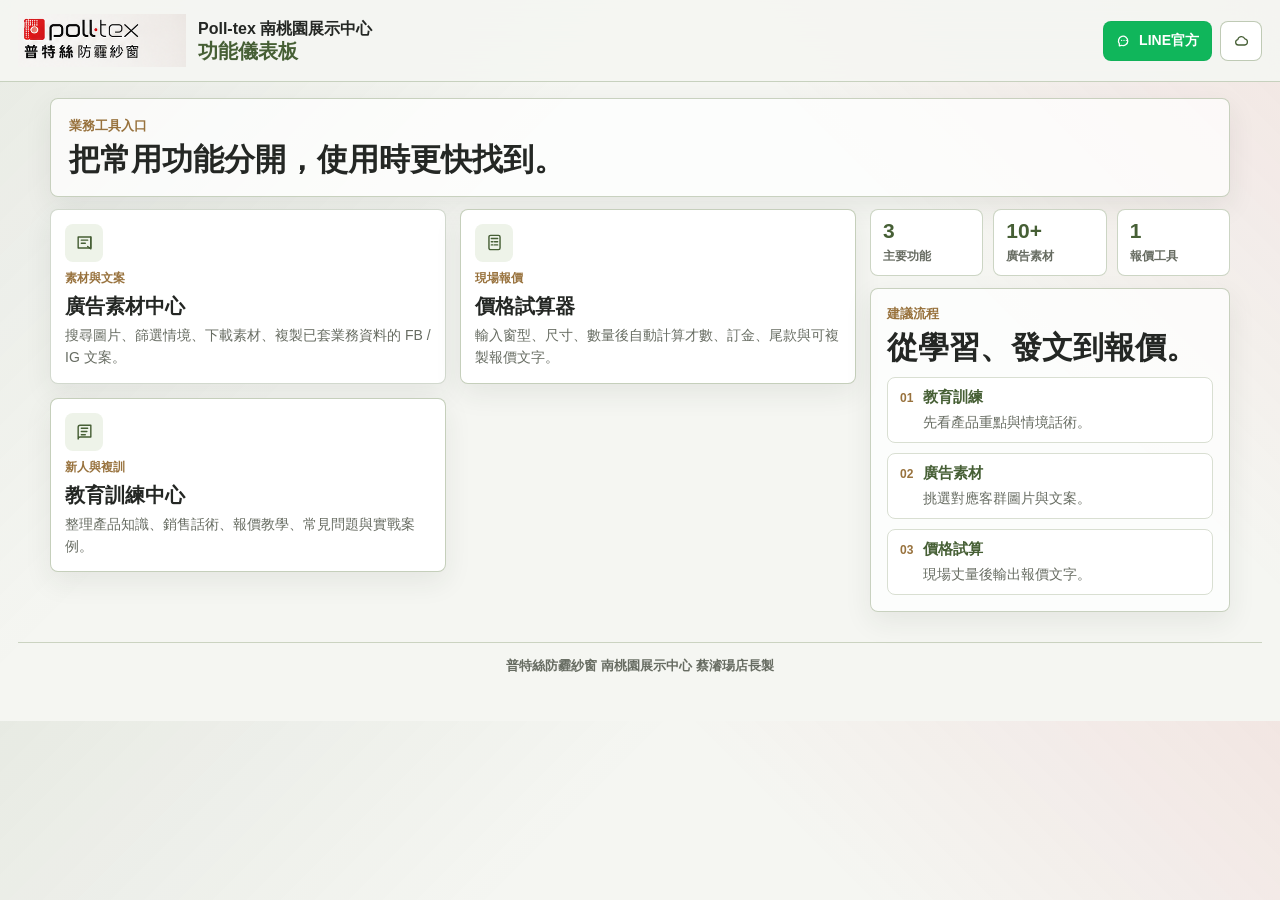
==== index.html @ 0592de71 "Fix dashboard mobile action buttons" ====
<!doctype html>
<html lang="zh-Hant">
  <head>
    <meta charset="utf-8" />
    <meta name="viewport" content="width=device-width, initial-scale=1" />
    <title>Poll-tex 南桃園展示中心功能儀表板</title>
    <link rel="stylesheet" href="styles.css?v=21" />
  </head>
  <body class="dashboard-page">
    <header class="topbar topbar--simple">
      <div class="topbar__inner dashboard-topbar">
        <a class="brand-block brand-block--link" href="index.html" aria-label="Poll-tex 南桃園展示中心功能儀表板">
          <img class="brand-logo" src="assets/polltex-logo.png" alt="Poll-tex 普特絲防霾紗窗" />
          <div>
            <p class="brand-title">Poll-tex 南桃園展示中心</p>
            <h1>功能儀表板</h1>
          </div>
        </a>

        <nav class="quick-links dashboard-nav" aria-label="外部連結">
          <a class="quick-link quick-link--line" href="https://lin.ee/WaqjlRa" target="_blank" rel="noopener noreferrer">
            <svg viewBox="0 0 24 24" aria-hidden="true">
              <path d="M5 19.2V16a7 7 0 1 1 3.1 2.4L5 19.2Z" />
              <path d="M8.5 11.2h.01M12 11.2h.01M15.5 11.2h.01" />
            </svg>
            LINE官方
          </a>
          <a class="quick-link quick-link--icon" href="https://drive.google.com/drive/folders/1jVhw9jCTyAgVBqt5EEuxBNboC5yIZ0II?usp=drive_link" target="_blank" rel="noopener noreferrer" aria-label="開啟雲端素材資料夾" title="雲端素材">
            <svg viewBox="0 0 24 24" aria-hidden="true">
              <path d="M17.5 18H8a4 4 0 0 1-.8-7.92A5.5 5.5 0 0 1 17.7 8.7 4.7 4.7 0 0 1 17.5 18Z" />
            </svg>
          </a>
        </nav>
      </div>
    </header>

    <main class="dashboard-shell">
      <section class="dashboard-hero dashboard-hero--compact" aria-labelledby="dashboardTitle">
        <div>
          <p class="eyebrow">業務工具入口</p>
          <h2 id="dashboardTitle">把常用功能分開，使用時更快找到。</h2>
        </div>
      </section>

      <div class="dashboard-layout">
        <section class="module-grid" aria-label="功能模組">
          <a class="module-card module-card--primary" href="ads.html">
            <span class="module-icon" aria-hidden="true">
              <svg viewBox="0 0 24 24">
                <path d="M4 5h16v14H4z" />
                <path d="M8 9h8M8 13h5M16 17l4 3V5" />
              </svg>
            </span>
            <span class="module-kicker">素材與文案</span>
            <strong>廣告素材中心</strong>
            <span>搜尋圖片、篩選情境、下載素材、複製已套業務資料的 FB / IG 文案。</span>
          </a>

          <a class="module-card" href="quote.html">
            <span class="module-icon" aria-hidden="true">
              <svg viewBox="0 0 24 24">
                <path d="M7 3h10a2 2 0 0 1 2 2v14a2 2 0 0 1-2 2H7a2 2 0 0 1-2-2V5a2 2 0 0 1 2-2Z" />
                <path d="M8 7h8M8 11h2M12 11h4M8 15h2M12 15h4" />
              </svg>
            </span>
            <span class="module-kicker">現場報價</span>
            <strong>價格試算器</strong>
            <span>輸入窗型、尺寸、數量後自動計算才數、訂金、尾款與可複製報價文字。</span>
          </a>

          <a class="module-card" href="training.html">
            <span class="module-icon" aria-hidden="true">
              <svg viewBox="0 0 24 24">
                <path d="M4 6.5A2.5 2.5 0 0 1 6.5 4H20v15H6.5A2.5 2.5 0 0 0 4 21.5v-15Z" />
                <path d="M8 8h8M8 12h7M8 16h5" />
              </svg>
            </span>
            <span class="module-kicker">新人與複訓</span>
            <strong>教育訓練中心</strong>
            <span>整理產品知識、銷售話術、報價教學、常見問題與實戰案例。</span>
          </a>
        </section>

        <aside class="dashboard-side" aria-label="儀表板摘要">
          <div class="dashboard-stats" aria-label="目前工具狀態">
            <div>
              <strong>3</strong>
              <span>主要功能</span>
            </div>
            <div>
              <strong>10+</strong>
              <span>廣告素材</span>
            </div>
            <div>
              <strong>1</strong>
              <span>報價工具</span>
            </div>
          </div>

          <section class="workflow-panel" aria-label="建議使用流程">
            <div>
              <p class="eyebrow">建議流程</p>
              <h2>從學習、發文到報價。</h2>
            </div>
            <ol class="workflow-list">
              <li><span>01</span><strong>教育訓練</strong><em>先看產品重點與情境話術。</em></li>
              <li><span>02</span><strong>廣告素材</strong><em>挑選對應客群圖片與文案。</em></li>
              <li><span>03</span><strong>價格試算</strong><em>現場丈量後輸出報價文字。</em></li>
            </ol>
          </section>
        </aside>
      </div>
    </main>

    <footer class="site-footer">
      <p>普特絲防霾紗窗 南桃園展示中心 蔡濬瑒店長製</p>
    </footer>
  </body>
</html>
---- styles.css ----
:root {
  color-scheme: light;
  --bg: #f5f6f2;
  --panel: #ffffff;
  --ink: #242724;
  --muted: #676c62;
  --line: #d9dfd2;
  --line-strong: #b9c5ad;
  --green: #465f35;
  --green-soft: #eef3e9;
  --red: #c8242b;
  --red-dark: #a91d23;
  --gold: #98723d;
  --shadow: 0 10px 28px rgba(40, 48, 35, 0.08);
  --radius: 8px;
}

* {
  box-sizing: border-box;
}

* {
  min-width: 0;
}

html {
  scroll-behavior: smooth;
}

body {
  margin: 0;
  min-width: 320px;
  background:
    linear-gradient(135deg, rgba(70, 95, 53, 0.08), transparent 34%),
    linear-gradient(225deg, rgba(200, 36, 43, 0.08), transparent 30%),
    var(--bg);
  color: var(--ink);
  font-family: "Noto Sans TC", "PingFang TC", "Microsoft JhengHei", Arial, sans-serif;
  letter-spacing: 0;
}

h1,
h2,
h3,
h4,
p,
span,
strong,
em,
a,
button,
label,
summary,
li {
  overflow-wrap: anywhere;
}

button,
input,
textarea {
  font: inherit;
}

button,
a {
  -webkit-tap-highlight-color: transparent;
}

.topbar {
  position: sticky;
  top: 0;
  z-index: 5;
  border-bottom: 1px solid rgba(185, 197, 173, 0.75);
  background: rgba(245, 246, 242, 0.92);
  backdrop-filter: blur(18px);
}

.topbar__inner,
.page-shell,
.site-footer {
  width: min(1680px, calc(100% - 36px));
  margin: 0 auto;
}

.topbar__inner {
  display: grid;
  grid-template-columns: minmax(430px, 1fr) auto minmax(520px, 1.35fr);
  gap: 16px;
  align-items: center;
  padding: 14px 0;
}

.brand-block {
  display: grid;
  grid-template-columns: 168px minmax(0, 1fr);
  gap: 12px;
  align-items: center;
  min-width: 0;
}

.brand-block--link {
  color: inherit;
  text-decoration: none;
}

.brand-logo {
  display: block;
  width: 168px;
  height: auto;
}

.brand-title {
  margin: 0 0 3px;
  color: var(--ink);
  font-size: clamp(16px, 1.25vw, 21px);
  font-weight: 800;
  line-height: 1.2;
}

h1 {
  margin: 0;
  color: var(--green);
  font-size: clamp(20px, 1.55vw, 28px);
  line-height: 1.08;
  font-weight: 900;
}

.quick-links {
  display: flex;
  flex-wrap: wrap;
  gap: 8px;
  justify-content: center;
}

.quick-link {
  display: inline-flex;
  align-items: center;
  justify-content: center;
  gap: 7px;
  min-height: 40px;
  padding: 9px 12px;
  border: 1px solid rgba(185, 197, 173, 0.9);
  border-radius: var(--radius);
  background: #fff;
  color: var(--green);
  font-size: 14px;
  font-weight: 900;
  text-decoration: none;
  max-width: 100%;
  white-space: normal;
  text-align: center;
  line-height: 1.22;
  transition: transform 160ms ease, border-color 160ms ease, background 160ms ease, color 160ms ease;
}

.quick-link:hover {
  border-color: var(--line-strong);
  background: var(--green-soft);
}

.quick-link:active {
  transform: translateY(1px) scale(0.99);
}

.quick-link--line {
  border-color: rgba(20, 160, 85, 0.22);
  background: #10b65b;
  color: #fff;
}

.quick-link--line:hover {
  border-color: rgba(20, 160, 85, 0.36);
  background: #0f9f50;
}

.quick-link--icon {
  width: 42px;
  min-width: 42px;
  padding: 9px;
}

.quick-link svg {
  flex: 0 0 auto;
  width: 16px;
  height: 16px;
  fill: none;
  stroke: currentColor;
  stroke-width: 1.9;
  stroke-linecap: round;
  stroke-linejoin: round;
}

.agent-form {
  display: grid;
  grid-template-columns: repeat(3, minmax(0, 1fr));
  gap: 12px;
}

.field {
  display: grid;
  gap: 7px;
}

.field span,
.canva-label {
  color: var(--green);
  font-size: 13px;
  font-weight: 800;
}

input,
textarea {
  width: 100%;
  border: 1px solid var(--line);
  border-radius: var(--radius);
  background: rgba(255, 255, 255, 0.88);
  color: var(--ink);
  outline: none;
  transition: border-color 180ms ease, box-shadow 180ms ease, background 180ms ease;
}

input {
  min-height: 46px;
  padding: 11px 13px;
}

input:focus,
textarea:focus {
  border-color: var(--green);
  box-shadow: 0 0 0 4px rgba(70, 95, 53, 0.14);
  background: #fff;
}

.page-shell {
  padding: 16px 0 24px;
}

.topbar--simple .topbar__inner {
  grid-template-columns: minmax(360px, 1fr) auto;
}

.dashboard-shell {
  width: min(1180px, calc(100% - 36px));
  margin: 0 auto;
  padding: 16px 0 30px;
}

.dashboard-hero,
.workflow-panel,
.training-hero {
  border: 1px solid rgba(185, 197, 173, 0.78);
  border-radius: var(--radius);
  background: rgba(255, 255, 255, 0.72);
  box-shadow: var(--shadow);
}

.dashboard-hero {
  display: grid;
  grid-template-columns: minmax(0, 1fr) auto;
  gap: 18px;
  align-items: end;
  padding: 18px;
}

.dashboard-hero--compact {
  grid-template-columns: 1fr;
}

.eyebrow {
  margin: 0 0 8px;
  color: var(--gold);
  font-size: 13px;
  font-weight: 900;
}

.dashboard-hero h2,
.workflow-panel h2,
.training-hero h2 {
  margin: 0;
  color: var(--ink);
  font-size: clamp(22px, 2.4vw, 34px);
  line-height: 1.12;
  font-weight: 950;
}

.dashboard-stats {
  display: grid;
  grid-template-columns: repeat(3, minmax(0, 1fr));
  gap: 10px;
}

.dashboard-stats div {
  padding: 10px 12px;
  border: 1px solid rgba(185, 197, 173, 0.72);
  border-radius: var(--radius);
  background: #fff;
}

.dashboard-stats strong {
  display: block;
  color: var(--green);
  font-size: 21px;
  line-height: 1;
}

.dashboard-stats span {
  display: block;
  margin-top: 7px;
  color: var(--muted);
  font-size: 12px;
  font-weight: 800;
}

.module-grid,
.training-grid {
  display: grid;
  grid-template-columns: repeat(3, minmax(0, 1fr));
  gap: 14px;
  margin-top: 12px;
}

.dashboard-layout {
  display: grid;
  grid-template-columns: minmax(0, 1fr) 360px;
  gap: 14px;
  align-items: start;
  margin-top: 12px;
}

.dashboard-layout .module-grid {
  grid-template-columns: repeat(2, minmax(0, 1fr));
  margin-top: 0;
}

.dashboard-side {
  display: grid;
  gap: 12px;
}

.module-card,
.training-card {
  min-width: 0;
  border: 1px solid rgba(185, 197, 173, 0.82);
  border-radius: var(--radius);
  background: var(--panel);
  box-shadow: var(--shadow);
}

.module-card {
  display: grid;
  gap: 8px;
  min-height: 170px;
  padding: 14px;
  color: inherit;
  text-decoration: none;
  overflow: hidden;
  transition: transform 160ms ease, border-color 160ms ease, background 160ms ease;
}

.module-card:hover {
  border-color: var(--line-strong);
  background: #fbfcf8;
  transform: translateY(-2px);
}

.module-card--primary {
  border-color: rgba(70, 95, 53, 0.24);
}

.module-icon {
  display: inline-grid;
  place-items: center;
  width: 38px;
  height: 38px;
  border-radius: var(--radius);
  background: var(--green-soft);
  color: var(--green);
}

.module-icon svg {
  width: 19px;
  height: 19px;
  fill: none;
  stroke: currentColor;
  stroke-width: 1.8;
  stroke-linecap: round;
  stroke-linejoin: round;
}

.module-kicker {
  color: var(--gold);
  font-size: 12px;
  font-weight: 900;
}

.module-card strong {
  color: var(--ink);
  font-size: 20px;
  line-height: 1.12;
  word-break: keep-all;
}

.module-card > span:last-child {
  color: var(--muted);
  font-size: 14px;
  line-height: 1.55;
}

.workflow-panel {
  display: grid;
  grid-template-columns: 1fr;
  gap: 12px;
  align-items: start;
  margin-top: 0;
  padding: 16px;
}

.workflow-list {
  display: grid;
  gap: 10px;
  margin: 0;
  padding: 0;
  list-style: none;
}

.workflow-list li {
  display: grid;
  grid-template-columns: auto minmax(0, 1fr);
  gap: 7px 10px;
  align-items: center;
  padding: 10px 12px;
  border: 1px solid var(--line);
  border-radius: var(--radius);
  background: #fff;
  overflow: hidden;
}

.workflow-list span {
  color: var(--gold);
  font-size: 12px;
  font-weight: 900;
}

.workflow-list strong {
  color: var(--green);
  font-size: 15px;
}

.workflow-list em {
  color: var(--muted);
  font-size: 14px;
  font-style: normal;
  grid-column: 2;
}

.training-hero {
  padding: 24px;
}

.training-hero h2 {
  font-size: clamp(24px, 2.4vw, 34px);
}

.training-grid {
  grid-template-columns: repeat(5, minmax(0, 1fr));
}

.training-card {
  display: grid;
  gap: 8px;
  padding: 16px;
}

.training-card span {
  color: var(--gold);
  font-size: 12px;
  font-weight: 900;
}

.training-card h3 {
  margin: 0;
  color: var(--green);
  font-size: 20px;
  line-height: 1.2;
}

.training-card p {
  margin: 0;
  color: var(--muted);
  font-size: 14px;
  line-height: 1.62;
}

.training-jump {
  position: sticky;
  top: 76px;
  z-index: 3;
  display: flex;
  flex-wrap: wrap;
  gap: 8px;
  margin-top: 14px;
  padding: 10px;
  border: 1px solid rgba(185, 197, 173, 0.78);
  border-radius: var(--radius);
  background: rgba(245, 246, 242, 0.92);
  backdrop-filter: blur(16px);
}

.training-jump a {
  display: inline-flex;
  align-items: center;
  min-height: 34px;
  padding: 7px 10px;
  border: 1px solid var(--line);
  border-radius: var(--radius);
  background: #fff;
  color: var(--green);
  font-size: 13px;
  font-weight: 900;
  text-decoration: none;
  line-height: 1.2;
  text-align: center;
}

.training-jump a:hover {
  border-color: var(--line-strong);
  background: var(--green-soft);
}

.training-manual {
  display: grid;
  gap: 16px;
  margin-top: 16px;
}

.training-section {
  scroll-margin-top: 148px;
  padding: 18px;
  border: 1px solid rgba(185, 197, 173, 0.82);
  border-radius: var(--radius);
  background: var(--panel);
  box-shadow: var(--shadow);
}

.training-section__head {
  display: grid;
  grid-template-columns: auto minmax(0, 1fr);
  gap: 14px;
  align-items: start;
  padding-bottom: 14px;
  border-bottom: 1px solid var(--line);
}

.training-section__head > span {
  display: inline-grid;
  place-items: center;
  width: 42px;
  height: 42px;
  border-radius: var(--radius);
  background: var(--green);
  color: #fff;
  font-size: 13px;
  font-weight: 950;
}

.training-section__head h3 {
  margin: 0;
  color: var(--ink);
  font-size: clamp(20px, 1.7vw, 26px);
  line-height: 1.15;
}

.training-section__head p {
  margin: 6px 0 0;
  color: var(--muted);
  font-size: 15px;
  line-height: 1.55;
}

.training-content-grid {
  display: grid;
  grid-template-columns: repeat(2, minmax(0, 1fr));
  gap: 12px;
  margin-top: 14px;
}

.training-block,
.script-list > div,
.case-card,
.faq-list details {
  border: 1px solid var(--line);
  border-radius: var(--radius);
  background: #fbfcf8;
}

.training-block {
  padding: 14px;
}

.training-block h4,
.script-list h4,
.case-card h4 {
  margin: 0 0 8px;
  color: var(--green);
  font-size: 16px;
  line-height: 1.25;
}

.training-block ul,
.training-block ol {
  display: grid;
  gap: 8px;
  margin: 0;
  padding-left: 20px;
  color: var(--ink);
  font-size: 14px;
  line-height: 1.62;
}

.script-list,
.case-grid {
  display: grid;
  grid-template-columns: repeat(2, minmax(0, 1fr));
  gap: 12px;
  margin-top: 14px;
}

.script-list > div,
.case-card {
  padding: 14px;
}

.script-list p,
.case-card p,
.faq-list p {
  margin: 0;
  color: var(--muted);
  font-size: 14px;
  line-height: 1.7;
}

.case-card {
  display: grid;
  gap: 8px;
}

.case-card p strong {
  color: var(--ink);
}

.faq-list {
  display: grid;
  gap: 9px;
  margin-top: 14px;
}

.faq-list details {
  padding: 0;
}

.faq-list summary {
  cursor: pointer;
  padding: 13px 14px;
  color: var(--green);
  font-size: 15px;
  font-weight: 950;
}

.faq-list p {
  padding: 0 14px 14px;
}

.price-note-panel {
  display: grid;
  gap: 12px;
  margin-top: 14px;
  padding: 14px;
  border: 1px solid rgba(152, 114, 61, 0.32);
  border-radius: var(--radius);
  background: rgba(152, 114, 61, 0.08);
}

.price-note-panel__intro h4 {
  margin: 0 0 6px;
  color: var(--gold);
  font-size: 16px;
}

.price-note-panel__intro p {
  margin: 0;
  color: var(--muted);
  font-size: 14px;
  line-height: 1.62;
}

.price-note-grid,
.training-gallery {
  display: grid;
  grid-template-columns: repeat(2, minmax(0, 1fr));
  gap: 10px;
}

.price-note-card {
  padding: 12px;
  border: 1px solid rgba(152, 114, 61, 0.24);
  border-radius: var(--radius);
  background: #fff;
}

.price-note-card strong {
  display: block;
  margin-bottom: 6px;
  color: var(--ink);
  font-size: 15px;
}

.price-note-card p {
  margin: 0;
  color: var(--muted);
  font-size: 14px;
  line-height: 1.62;
}

.training-gallery {
  grid-template-columns: repeat(3, minmax(0, 1fr));
  margin-top: 14px;
}

.training-thumb {
  display: grid;
  gap: 8px;
  padding: 8px;
  border: 1px solid var(--line);
  border-radius: var(--radius);
  background: #fff;
  color: var(--green);
  cursor: zoom-in;
  font-weight: 900;
  line-height: 1.25;
  text-align: center;
}

.training-thumb img {
  display: block;
  width: 100%;
  aspect-ratio: 4 / 3;
  object-fit: cover;
  object-position: top center;
  border-radius: 6px;
  background: #f1f2ed;
}

.training-thumb:hover {
  border-color: var(--line-strong);
  background: var(--green-soft);
}

.training-lightbox {
  position: fixed;
  inset: 0;
  z-index: 40;
  display: grid;
  grid-template-rows: auto minmax(0, 1fr);
  gap: 12px;
  padding: 18px;
  background: rgba(30, 35, 27, 0.88);
  backdrop-filter: blur(14px);
}

.training-lightbox[hidden] {
  display: none;
}

.training-lightbox__close {
  justify-self: end;
  display: inline-grid;
  place-items: center;
  width: 42px;
  height: 42px;
  border: 1px solid rgba(255, 255, 255, 0.24);
  border-radius: var(--radius);
  background: rgba(255, 255, 255, 0.12);
  color: #fff;
  cursor: pointer;
}

.training-lightbox__close svg {
  width: 20px;
  height: 20px;
  fill: none;
  stroke: currentColor;
  stroke-width: 1.8;
  stroke-linecap: round;
}

.training-lightbox figure {
  display: grid;
  grid-template-rows: minmax(0, 1fr) auto;
  gap: 10px;
  min-height: 0;
  margin: 0;
}

.training-lightbox img {
  display: block;
  width: auto;
  height: auto;
  max-width: min(100%, 1280px);
  max-height: calc(100dvh - 118px);
  justify-self: center;
  align-self: center;
  object-fit: contain;
  border-radius: var(--radius);
  background: #fff;
  box-shadow: 0 24px 80px rgba(7, 10, 6, 0.4);
}

.training-lightbox figcaption {
  color: rgba(255, 255, 255, 0.88);
  font-size: 15px;
  font-weight: 900;
  text-align: center;
}

.status-strip {
  display: flex;
  justify-content: space-between;
  align-items: center;
  gap: 18px;
  margin-bottom: 14px;
  padding: 12px 14px;
  border: 1px solid rgba(185, 197, 173, 0.78);
  border-radius: var(--radius);
  background: rgba(255, 255, 255, 0.72);
}

.status-strip div {
  display: flex;
  gap: 10px;
  align-items: baseline;
  flex-wrap: wrap;
}

.status-strip strong {
  color: var(--ink);
  font-size: 15px;
}

.status-strip span {
  color: var(--muted);
  font-size: 14px;
}

.asset-tools {
  display: grid;
  grid-template-columns: minmax(260px, 0.6fr) minmax(420px, 1fr);
  gap: 12px;
  align-items: end;
  margin-bottom: 14px;
  padding: 12px;
  border: 1px solid rgba(185, 197, 173, 0.78);
  border-radius: var(--radius);
  background: rgba(255, 255, 255, 0.72);
}

.search-box {
  display: grid;
  gap: 7px;
}

.search-box span {
  color: var(--green);
  font-size: 13px;
  font-weight: 800;
}

.filter-panel {
  display: flex;
  justify-content: space-between;
  align-items: end;
  gap: 12px;
}

.filter-tabs {
  display: flex;
  flex-wrap: wrap;
  gap: 7px;
}

.filter-tab {
  min-height: 36px;
  padding: 7px 11px;
  border: 1px solid var(--line);
  border-radius: var(--radius);
  background: #fff;
  color: var(--green);
  cursor: pointer;
  font-size: 13px;
  font-weight: 900;
  line-height: 1.2;
  text-align: center;
  transition: transform 160ms ease, border-color 160ms ease, background 160ms ease, color 160ms ease;
}

.filter-tab:hover {
  border-color: var(--line-strong);
  background: var(--green-soft);
}

.filter-tab:active {
  transform: translateY(1px) scale(0.99);
}

.filter-tab.is-active {
  border-color: rgba(70, 95, 53, 0.2);
  background: var(--green);
  color: #fff;
}

.asset-count {
  margin: 0 0 8px;
  color: var(--muted);
  font-size: 13px;
  font-weight: 800;
  white-space: nowrap;
}

.ad-grid {
  display: grid;
  grid-template-columns: repeat(auto-fill, minmax(320px, 1fr));
  gap: 14px;
  align-items: start;
}

.ad-card {
  min-width: 0;
  overflow: hidden;
  border: 1px solid rgba(185, 197, 173, 0.8);
  border-radius: var(--radius);
  background: var(--panel);
  box-shadow: var(--shadow);
}

.ad-card__media {
  display: grid;
  place-items: center;
  height: clamp(205px, 16vw, 250px);
  overflow: hidden;
  background:
    linear-gradient(45deg, rgba(185, 197, 173, 0.25) 25%, transparent 25%),
    linear-gradient(-45deg, rgba(185, 197, 173, 0.25) 25%, transparent 25%),
    linear-gradient(45deg, transparent 75%, rgba(185, 197, 173, 0.25) 75%),
    linear-gradient(-45deg, transparent 75%, rgba(185, 197, 173, 0.25) 75%),
    #f1f2ed;
  background-position: 0 0, 0 8px, 8px -8px, -8px 0;
  background-size: 16px 16px;
  border-bottom: 1px solid var(--line);
}

.media-button {
  display: grid;
  place-items: center;
  width: 100%;
  height: 100%;
  padding: 10px;
  border: 0;
  background: transparent;
  cursor: zoom-in;
}

.media-button:focus-visible {
  outline: 3px solid rgba(70, 95, 53, 0.26);
  outline-offset: -4px;
}

.media-button img {
  display: block;
  width: auto;
  height: auto;
  max-width: 100%;
  max-height: 100%;
  object-fit: contain;
  object-position: top center;
  background: #fff;
  box-shadow: 0 6px 18px rgba(40, 48, 35, 0.1);
  transition: transform 180ms ease;
}

.media-button:hover img {
  transform: scale(0.985);
}

.ad-card__body {
  display: grid;
  gap: 10px;
  padding: 12px;
}

.ad-card__head {
  display: flex;
  justify-content: space-between;
  gap: 10px;
  align-items: start;
}

.ad-card h2 {
  margin: 0 0 4px;
  color: var(--ink);
  font-size: 18px;
  line-height: 1.25;
  font-weight: 900;
}

.ad-card__subtitle {
  margin: 0;
  color: var(--muted);
  font-size: 12px;
  line-height: 1.45;
}

.format-pill {
  flex: 0 0 auto;
  padding: 5px 8px;
  border: 1px solid rgba(152, 114, 61, 0.32);
  border-radius: 999px;
  background: rgba(152, 114, 61, 0.09);
  color: var(--gold);
  font-size: 11px;
  font-weight: 800;
  white-space: nowrap;
}

.action-row {
  display: flex;
  flex-wrap: wrap;
  gap: 8px;
}

.icon-button,
.soft-button {
  display: inline-flex;
  align-items: center;
  justify-content: center;
  gap: 7px;
  min-height: 36px;
  padding: 8px 10px;
  border: 1px solid transparent;
  border-radius: var(--radius);
  cursor: pointer;
  text-decoration: none;
  max-width: 100%;
  line-height: 1.22;
  text-align: center;
  transition: transform 160ms ease, border-color 160ms ease, background 160ms ease, color 160ms ease;
}

.icon-button:active,
.soft-button:active {
  transform: translateY(1px) scale(0.99);
}

.icon-button svg,
.soft-button svg {
  width: 16px;
  height: 16px;
  fill: none;
  stroke: currentColor;
  stroke-width: 1.8;
  stroke-linecap: round;
  stroke-linejoin: round;
}

.icon-button--primary {
  background: var(--red);
  color: #fff;
}

.icon-button--primary:hover {
  background: var(--red-dark);
}

.icon-button.is-done {
  background: var(--green);
  color: #fff;
}

.icon-button--ghost,
.soft-button {
  border-color: var(--line);
  background: #fff;
  color: var(--green);
}

.icon-button--ghost:hover,
.soft-button:hover {
  border-color: var(--line-strong);
  background: var(--green-soft);
}

.canva-area {
  display: grid;
  gap: 6px;
  padding-top: 2px;
}

.canva-tools {
  display: grid;
  grid-template-columns: minmax(0, 1fr) auto;
  gap: 8px;
}

.copy-area {
  display: grid;
  gap: 8px;
}

.copy-area__top {
  display: flex;
  justify-content: space-between;
  gap: 8px;
  align-items: center;
}

.copy-area__top span {
  color: var(--green);
  font-size: 13px;
  font-weight: 800;
}

textarea {
  min-height: 190px;
  max-height: 240px;
  padding: 11px;
  resize: vertical;
  border-color: rgba(185, 197, 173, 0.82);
  background: #fbfcf8;
  color: #2d302c;
  font-size: 13px;
  line-height: 1.58;
}

.empty-state {
  display: grid;
  place-items: center;
  gap: 6px;
  min-height: 180px;
  margin-top: 14px;
  padding: 22px;
  border: 1px dashed rgba(185, 197, 173, 0.95);
  border-radius: var(--radius);
  background: rgba(255, 255, 255, 0.62);
  text-align: center;
}

.empty-state[hidden] {
  display: none;
}

.empty-state strong {
  color: var(--ink);
  font-size: 18px;
}

.empty-state span {
  color: var(--muted);
  font-size: 14px;
}

.toast {
  position: fixed;
  right: 20px;
  bottom: 20px;
  min-width: min(320px, calc(100% - 40px));
  padding: 13px 15px;
  border: 1px solid rgba(185, 197, 173, 0.8);
  border-radius: var(--radius);
  background: #263021;
  color: #fff;
  box-shadow: 0 14px 34px rgba(20, 25, 18, 0.24);
  opacity: 0;
  pointer-events: none;
  transform: translateY(10px);
  transition: opacity 180ms ease, transform 180ms ease;
}

.toast.is-visible {
  opacity: 1;
  transform: translateY(0);
}

.back-top {
  position: fixed;
  right: 18px;
  bottom: 82px;
  z-index: 20;
  display: inline-grid;
  place-items: center;
  width: 44px;
  height: 44px;
  border: 1px solid rgba(185, 197, 173, 0.8);
  border-radius: var(--radius);
  background: rgba(255, 255, 255, 0.92);
  color: var(--green);
  box-shadow: 0 12px 28px rgba(40, 48, 35, 0.16);
  cursor: pointer;
  transition: transform 160ms ease, opacity 160ms ease, background 160ms ease;
}

.back-top[hidden] {
  display: none;
}

.back-top:hover {
  background: var(--green-soft);
}

.back-top:active {
  transform: translateY(1px) scale(0.98);
}

.back-top svg {
  width: 19px;
  height: 19px;
  fill: none;
  stroke: currentColor;
  stroke-width: 1.9;
  stroke-linecap: round;
  stroke-linejoin: round;
}

.image-lightbox {
  position: fixed;
  inset: 0;
  z-index: 30;
  display: grid;
  grid-template-rows: auto 1fr auto;
  gap: 12px;
  padding: 18px;
  background: rgba(30, 35, 27, 0.88);
  backdrop-filter: blur(14px);
}

.image-lightbox[hidden] {
  display: none;
}

.image-lightbox__close {
  justify-self: end;
  display: inline-grid;
  place-items: center;
  width: 42px;
  height: 42px;
  border: 1px solid rgba(255, 255, 255, 0.24);
  border-radius: var(--radius);
  background: rgba(255, 255, 255, 0.12);
  color: #fff;
  cursor: pointer;
  transition: transform 160ms ease, background 160ms ease;
}

.image-lightbox__close:active {
  transform: translateY(1px) scale(0.98);
}

.image-lightbox__close:hover {
  background: rgba(255, 255, 255, 0.18);
}

.image-lightbox__close svg {
  width: 20px;
  height: 20px;
  fill: none;
  stroke: currentColor;
  stroke-width: 1.8;
  stroke-linecap: round;
}

.image-lightbox__stage {
  min-height: 0;
  display: grid;
  place-items: center;
}

.image-lightbox__stage img {
  display: block;
  width: auto;
  height: auto;
  max-width: min(100%, 1180px);
  max-height: calc(100dvh - 126px);
  object-fit: contain;
  border-radius: var(--radius);
  background: #fff;
  box-shadow: 0 24px 80px rgba(7, 10, 6, 0.4);
}

.image-lightbox__caption {
  margin: 0;
  color: rgba(255, 255, 255, 0.86);
  text-align: center;
  font-size: 15px;
  font-weight: 800;
}

body.lightbox-open {
  overflow: hidden;
}

.site-footer {
  padding: 0 0 32px;
}

.site-footer p {
  margin: 0;
  padding: 14px 16px;
  border-top: 1px solid rgba(185, 197, 173, 0.7);
  color: var(--muted);
  font-size: 13px;
  font-weight: 800;
  text-align: center;
}

@media (max-width: 1180px) {
  .topbar {
    position: static;
  }

  .topbar__inner {
    grid-template-columns: 1fr;
    gap: 14px;
  }

  .quick-links {
    justify-content: flex-start;
  }

  .training-grid {
    grid-template-columns: repeat(3, minmax(0, 1fr));
  }

  .training-jump {
    position: static;
  }
}

@media (max-width: 980px) {
  .topbar {
    position: static;
  }

  .topbar__inner {
    grid-template-columns: 1fr;
    gap: 14px;
  }

  .asset-tools {
    grid-template-columns: 1fr;
  }

  .dashboard-hero,
  .workflow-panel,
  .dashboard-layout {
    grid-template-columns: 1fr;
  }

  .module-grid,
  .dashboard-layout .module-grid {
    grid-template-columns: 1fr;
  }

  .filter-panel {
    align-items: start;
    flex-direction: column;
  }

  .asset-count {
    margin-bottom: 0;
  }

  .ad-grid {
    grid-template-columns: repeat(auto-fill, minmax(290px, 1fr));
  }

  .training-grid {
    grid-template-columns: repeat(2, minmax(0, 1fr));
  }

  .training-content-grid,
  .script-list,
  .case-grid,
  .price-note-grid,
  .training-gallery {
    grid-template-columns: 1fr;
  }
}

@media (max-width: 760px) {
  .topbar__inner,
  .page-shell,
  .site-footer,
  .dashboard-shell {
    width: min(100% - 28px, 1440px);
  }

  .agent-form,
  .ad-grid,
  .canva-tools {
    grid-template-columns: 1fr;
  }

  .quick-links {
    display: flex;
    flex-wrap: nowrap;
    justify-content: flex-start;
    gap: 7px;
    width: 100%;
    overflow-x: auto;
    overscroll-behavior-x: contain;
    -webkit-overflow-scrolling: touch;
    scrollbar-width: none;
  }

  .quick-links::-webkit-scrollbar {
    display: none;
  }

  .quick-link {
    flex: 0 0 auto;
    min-height: 40px;
    padding: 8px 9px;
    font-size: 13px;
    white-space: nowrap;
  }

  .quick-link--icon {
    width: 40px;
    min-width: 40px;
  }

  .brand-block {
    grid-template-columns: 132px minmax(0, 1fr);
  }

  .brand-logo {
    width: 132px;
  }

  .dashboard-stats,
  .training-grid {
    grid-template-columns: 1fr;
  }

  .training-section {
    padding: 14px;
  }

  .training-section__head {
    grid-template-columns: 1fr;
  }

  .workflow-list li {
    grid-template-columns: auto minmax(0, 1fr);
  }

  .workflow-list em {
    grid-column: 2;
  }

  .ad-card__media {
    height: 290px;
  }

  .status-strip,
  .ad-card__head,
  .copy-area__top {
    align-items: stretch;
    flex-direction: column;
  }

  .status-strip div {
    display: grid;
  }

  .filter-tabs {
    display: grid;
    grid-template-columns: repeat(4, minmax(0, 1fr));
    width: 100%;
  }

  .filter-tab {
    padding-inline: 8px;
  }

  .soft-button,
  .icon-button {
    width: 100%;
  }

  .back-top {
    right: 14px;
    bottom: 70px;
  }

  textarea {
    min-height: 220px;
    max-height: none;
  }
}

@media (max-width: 520px) {
  .topbar__inner {
    gap: 10px;
    padding: 10px 0;
  }

  .dashboard-page .topbar__inner {
    display: grid;
    grid-template-columns: 1fr;
  }

  .dashboard-page .dashboard-nav {
    display: grid;
    grid-template-columns: minmax(0, 1fr) 48px;
    gap: 8px;
    width: 100%;
    overflow: visible;
  }

  .dashboard-page .dashboard-nav .quick-link {
    min-width: 0;
    width: 100%;
    min-height: 44px;
    padding: 8px 10px;
    white-space: nowrap;
  }

  .dashboard-page .dashboard-nav .quick-link--icon {
    width: 48px;
    min-width: 48px;
    padding: 8px;
  }

  .brand-block {
    grid-template-columns: 112px minmax(0, 1fr);
    gap: 9px;
  }

  .brand-logo {
    width: 112px;
  }

  .brand-title {
    font-size: 14px;
  }

  h1 {
    font-size: 19px;
    line-height: 1.16;
  }

  .dashboard-shell {
    padding-top: 12px;
  }

  .dashboard-layout {
    gap: 10px;
  }

  .training-hero,
  .dashboard-hero,
  .workflow-panel {
    padding: 14px;
  }

  .dashboard-hero h2,
  .workflow-panel h2 {
    font-size: 22px;
    line-height: 1.18;
  }

  .dashboard-hero {
    padding: 12px;
  }

  .dashboard-hero .eyebrow {
    margin-bottom: 5px;
  }

  .training-hero h2 {
    font-size: 23px;
  }

  .module-card {
    position: relative;
    grid-template-columns: auto minmax(0, 1fr);
    gap: 5px 10px;
    min-height: 0;
    padding: 12px;
    align-items: center;
  }

  .module-card .module-kicker {
    grid-column: 2;
    font-size: 11px;
  }

  .module-card .module-icon {
    grid-row: 1 / span 3;
  }

  .module-card strong {
    grid-column: 2;
    font-size: 18px;
    line-height: 1.18;
  }

  .module-card > span:last-child {
    grid-column: 2;
    font-size: 12.5px;
    line-height: 1.42;
  }

  .dashboard-stats {
    grid-template-columns: repeat(3, minmax(0, 1fr));
    gap: 6px;
  }

  .dashboard-stats div {
    padding: 7px 6px;
    text-align: center;
    background: rgba(255, 255, 255, 0.68);
    box-shadow: none;
  }

  .dashboard-stats strong {
    font-size: 16px;
  }

  .dashboard-stats span {
    margin-top: 4px;
    font-size: 10.5px;
  }

  .dashboard-side {
    gap: 8px;
  }

  .workflow-panel {
    padding: 12px;
    background: rgba(255, 255, 255, 0.56);
    box-shadow: none;
  }

  .workflow-panel h2 {
    font-size: 16px;
  }

  .workflow-list {
    gap: 7px;
  }

  .workflow-list li {
    padding: 8px 10px;
  }

  .workflow-list strong,
  .workflow-list em {
    font-size: 12.5px;
  }

  .quick-link {
    min-height: 38px;
    padding: 7px 10px;
    font-size: 12px;
    gap: 5px;
  }

  .quick-link svg {
    width: 14px;
    height: 14px;
  }

  .training-jump {
    display: grid;
    grid-template-columns: repeat(2, minmax(0, 1fr));
    gap: 7px;
    padding: 8px;
  }

  .training-jump a {
    justify-content: center;
    min-height: 38px;
    padding: 8px 6px;
    font-size: 12px;
    text-align: center;
  }

  .training-manual {
    gap: 12px;
  }

  .training-section {
    scroll-margin-top: 18px;
    padding: 12px;
  }

  .training-section__head {
    gap: 10px;
    padding-bottom: 12px;
  }

  .training-section__head > span {
    width: 36px;
    height: 36px;
  }

  .training-section__head h3 {
    font-size: 20px;
  }

  .training-section__head p,
  .training-block ul,
  .training-block ol,
  .script-list p,
  .case-card p,
  .faq-list p {
    font-size: 14px;
  }

  .training-block,
  .script-list > div,
  .case-card,
  .price-note-panel,
  .price-note-card {
    padding: 12px;
  }

  .training-lightbox {
    padding: 12px;
  }

  .training-lightbox img {
    max-height: calc(100dvh - 104px);
  }

  .faq-list summary {
    padding: 12px;
  }

  .faq-list p {
    padding: 0 12px 12px;
  }
}
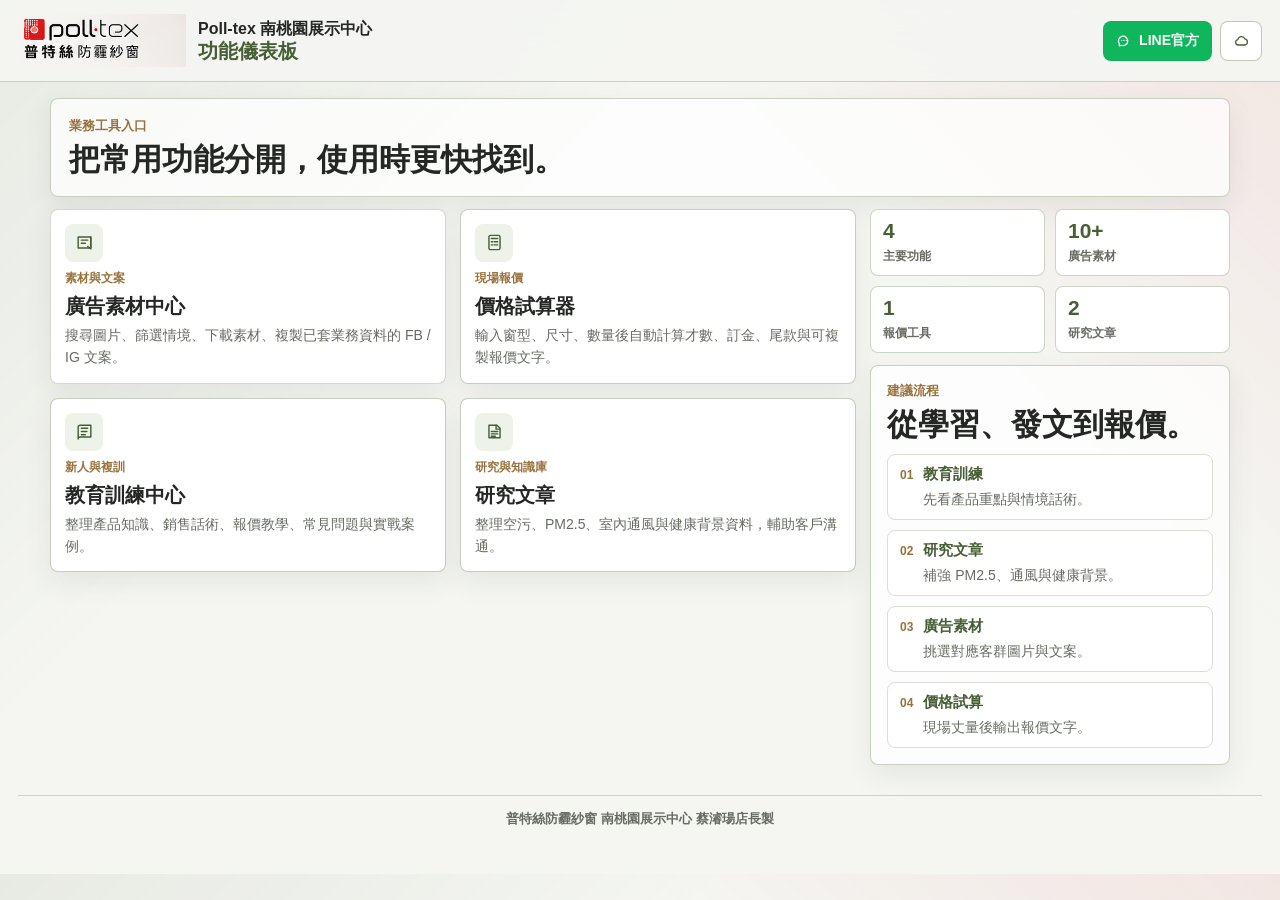
==== commit baf4f838: "Add research articles section" ====
--- a/index.html
+++ b/index.html
@@ -4,7 +4,7 @@
     <meta charset="utf-8" />
     <meta name="viewport" content="width=device-width, initial-scale=1" />
     <title>Poll-tex 南桃園展示中心功能儀表板</title>
-    <link rel="stylesheet" href="styles.css?v=21" />
+    <link rel="stylesheet" href="styles.css?v=27" />
   </head>
   <body class="dashboard-page">
     <header class="topbar topbar--simple">
@@ -79,12 +79,24 @@
             <strong>教育訓練中心</strong>
             <span>整理產品知識、銷售話術、報價教學、常見問題與實戰案例。</span>
           </a>
+
+          <a class="module-card" href="articles.html">
+            <span class="module-icon" aria-hidden="true">
+              <svg viewBox="0 0 24 24">
+                <path d="M5 4h10l4 4v12H5z" />
+                <path d="M14 4v5h5M8 12h8M8 15h8M8 18h5" />
+              </svg>
+            </span>
+            <span class="module-kicker">研究與知識庫</span>
+            <strong>研究文章</strong>
+            <span>整理空污、PM2.5、室內通風與健康背景資料，輔助客戶溝通。</span>
+          </a>
         </section>
 
         <aside class="dashboard-side" aria-label="儀表板摘要">
           <div class="dashboard-stats" aria-label="目前工具狀態">
             <div>
-              <strong>3</strong>
+              <strong>4</strong>
               <span>主要功能</span>
             </div>
             <div>
@@ -95,6 +107,10 @@
               <strong>1</strong>
               <span>報價工具</span>
             </div>
+            <div>
+              <strong>2</strong>
+              <span>研究文章</span>
+            </div>
           </div>
 
           <section class="workflow-panel" aria-label="建議使用流程">
@@ -104,8 +120,9 @@
             </div>
             <ol class="workflow-list">
               <li><span>01</span><strong>教育訓練</strong><em>先看產品重點與情境話術。</em></li>
-              <li><span>02</span><strong>廣告素材</strong><em>挑選對應客群圖片與文案。</em></li>
-              <li><span>03</span><strong>價格試算</strong><em>現場丈量後輸出報價文字。</em></li>
+              <li><span>02</span><strong>研究文章</strong><em>補強 PM2.5、通風與健康背景。</em></li>
+              <li><span>03</span><strong>廣告素材</strong><em>挑選對應客群圖片與文案。</em></li>
+              <li><span>04</span><strong>價格試算</strong><em>現場丈量後輸出報價文字。</em></li>
             </ol>
           </section>
         </aside>
--- a/styles.css
+++ b/styles.css
@@ -25,11 +25,13 @@
 
 html {
   scroll-behavior: smooth;
+  overflow-x: clip;
 }
 
 body {
   margin: 0;
   min-width: 320px;
+  overflow-x: clip;
   background:
     linear-gradient(135deg, rgba(70, 95, 53, 0.08), transparent 34%),
     linear-gradient(225deg, rgba(200, 36, 43, 0.08), transparent 30%),
@@ -285,7 +287,7 @@
 
 .dashboard-stats {
   display: grid;
-  grid-template-columns: repeat(3, minmax(0, 1fr));
+  grid-template-columns: repeat(2, minmax(0, 1fr));
   gap: 10px;
 }
 
@@ -755,6 +757,179 @@
   background: var(--green-soft);
 }
 
+.feedback-gallery-panel {
+  display: grid;
+  gap: 10px;
+  margin-top: 14px;
+  padding: 14px;
+  border: 1px solid rgba(70, 95, 53, 0.18);
+  border-radius: var(--radius);
+  background: rgba(70, 95, 53, 0.06);
+}
+
+.feedback-gallery-panel__head h4 {
+  margin: 0 0 5px;
+  color: var(--green);
+  font-size: 16px;
+  line-height: 1.25;
+}
+
+.feedback-gallery-panel__head p {
+  margin: 0;
+  color: var(--muted);
+  font-size: 14px;
+  line-height: 1.55;
+}
+
+.training-gallery--feedback {
+  margin-top: 0;
+}
+
+.research-entry-panel,
+.article-note {
+  display: grid;
+  gap: 12px;
+  margin-top: 14px;
+  padding: 14px;
+  border: 1px solid rgba(70, 95, 53, 0.18);
+  border-radius: var(--radius);
+  background: rgba(70, 95, 53, 0.06);
+}
+
+.research-entry-panel {
+  grid-template-columns: minmax(0, 1fr) auto;
+  align-items: center;
+}
+
+.research-entry-panel h4 {
+  margin: 0 0 5px;
+  color: var(--green);
+  font-size: 16px;
+  line-height: 1.25;
+}
+
+.research-entry-panel p,
+.article-note p {
+  margin: 0;
+  color: var(--muted);
+  font-size: 14px;
+  line-height: 1.62;
+}
+
+.soft-link-button {
+  display: inline-flex;
+  align-items: center;
+  justify-content: center;
+  min-height: 40px;
+  padding: 9px 12px;
+  border: 1px solid rgba(70, 95, 53, 0.24);
+  border-radius: var(--radius);
+  background: var(--green);
+  color: #fff;
+  font-size: 14px;
+  font-weight: 950;
+  line-height: 1.2;
+  text-align: center;
+  text-decoration: none;
+}
+
+.soft-link-button:hover {
+  background: #354b27;
+}
+
+.article-hero {
+  margin-bottom: 14px;
+}
+
+.article-layout {
+  display: grid;
+  grid-template-columns: minmax(0, 1.08fr) minmax(0, 0.92fr);
+  gap: 14px;
+}
+
+.article-card {
+  display: grid;
+  gap: 14px;
+  padding: 16px;
+  border: 1px solid rgba(185, 197, 173, 0.82);
+  border-radius: var(--radius);
+  background: var(--panel);
+  box-shadow: var(--shadow);
+}
+
+.article-card--featured {
+  border-color: rgba(70, 95, 53, 0.28);
+}
+
+.article-card__top {
+  display: grid;
+  gap: 8px;
+}
+
+.article-card__top span {
+  justify-self: start;
+  padding: 5px 8px;
+  border-radius: var(--radius);
+  background: var(--green-soft);
+  color: var(--green);
+  font-size: 12px;
+  font-weight: 950;
+  line-height: 1.2;
+}
+
+.article-card__top strong {
+  color: var(--ink);
+  font-size: clamp(20px, 1.8vw, 26px);
+  line-height: 1.18;
+}
+
+.article-card > p {
+  margin: 0;
+  color: var(--muted);
+  font-size: 15px;
+  line-height: 1.7;
+}
+
+.article-use {
+  padding: 13px;
+  border: 1px solid var(--line);
+  border-radius: var(--radius);
+  background: #fbfcf8;
+}
+
+.article-use h3 {
+  margin: 0 0 8px;
+  color: var(--green);
+  font-size: 15px;
+  line-height: 1.2;
+}
+
+.article-use ul {
+  display: grid;
+  gap: 7px;
+  margin: 0;
+  padding-left: 20px;
+  color: var(--ink);
+  font-size: 14px;
+  line-height: 1.58;
+}
+
+.article-actions {
+  display: flex;
+  flex-wrap: wrap;
+  gap: 8px;
+}
+
+.article-note {
+  margin-top: 14px;
+}
+
+.article-note strong {
+  color: var(--gold);
+  font-size: 15px;
+  line-height: 1.2;
+}
+
 .training-lightbox {
   position: fixed;
   inset: 0;
@@ -820,6 +995,98 @@
   font-size: 15px;
   font-weight: 900;
   text-align: center;
+}
+
+.video-group {
+  display: grid;
+  gap: 10px;
+  margin-top: 14px;
+  padding: 14px;
+  border: 1px solid var(--line);
+  border-radius: var(--radius);
+  background: #fbfcf8;
+}
+
+.video-group__head h4 {
+  margin: 0 0 5px;
+  color: var(--green);
+  font-size: 16px;
+  line-height: 1.25;
+}
+
+.video-group__head p {
+  margin: 0;
+  color: var(--muted);
+  font-size: 14px;
+  line-height: 1.55;
+}
+
+.video-grid {
+  display: grid;
+  grid-template-columns: repeat(3, minmax(0, 1fr));
+  gap: 10px;
+}
+
+.video-grid--compact {
+  grid-template-columns: repeat(4, minmax(0, 1fr));
+}
+
+.video-card {
+  display: grid;
+  gap: 8px;
+  padding: 8px;
+  border: 1px solid var(--line);
+  border-radius: var(--radius);
+  background: #fff;
+  color: var(--green);
+  font-size: 14px;
+  font-weight: 900;
+  line-height: 1.25;
+  text-align: center;
+  transition: transform 160ms ease, border-color 160ms ease, background 160ms ease;
+}
+
+.video-card:hover {
+  border-color: var(--line-strong);
+  background: var(--green-soft);
+}
+
+.video-card:active {
+  transform: translateY(1px) scale(0.99);
+}
+
+.video-card iframe {
+  display: block;
+  width: 100%;
+  height: auto;
+  aspect-ratio: 16 / 9;
+  border: 0;
+  border-radius: 6px;
+  background: #f1f2ed;
+}
+
+.video-card--short iframe {
+  aspect-ratio: 9 / 16;
+}
+
+.video-card a {
+  display: inline-flex;
+  align-items: center;
+  justify-content: center;
+  min-height: 32px;
+  padding: 6px 9px;
+  border: 1px solid var(--line);
+  border-radius: var(--radius);
+  color: var(--green);
+  font-size: 12px;
+  font-weight: 900;
+  line-height: 1.2;
+  text-decoration: none;
+}
+
+.video-card a:hover {
+  border-color: var(--line-strong);
+  background: var(--green-soft);
 }
 
 .status-strip {
@@ -1387,8 +1654,10 @@
   .training-content-grid,
   .script-list,
   .case-grid,
+  .article-layout,
   .price-note-grid,
-  .training-gallery {
+  .training-gallery,
+  .video-grid {
     grid-template-columns: 1fr;
   }
 }
@@ -1423,6 +1692,10 @@
     display: none;
   }
 
+  .topbar--simple .topbar__inner {
+    grid-template-columns: 1fr;
+  }
+
   .quick-link {
     flex: 0 0 auto;
     min-height: 40px;
@@ -1620,7 +1893,7 @@
   }
 
   .dashboard-stats {
-    grid-template-columns: repeat(3, minmax(0, 1fr));
+    grid-template-columns: repeat(2, minmax(0, 1fr));
     gap: 6px;
   }
 
@@ -1715,6 +1988,16 @@
 
   .training-section__head h3 {
     font-size: 20px;
+  }
+
+  .training-hero h2,
+  .article-card__top strong,
+  .article-card > p,
+  .article-use li,
+  .article-note p,
+  .research-entry-panel p {
+    word-break: break-word;
+    overflow-wrap: anywhere;
   }
 
   .training-section__head p,
@@ -1730,8 +2013,22 @@
   .script-list > div,
   .case-card,
   .price-note-panel,
-  .price-note-card {
+  .price-note-card,
+  .video-group,
+  .feedback-gallery-panel,
+  .research-entry-panel,
+  .article-card,
+  .article-note {
     padding: 12px;
+  }
+
+  .research-entry-panel {
+    grid-template-columns: 1fr;
+  }
+
+  .soft-link-button {
+    width: 100%;
+    min-height: 42px;
   }
 
   .training-lightbox {
